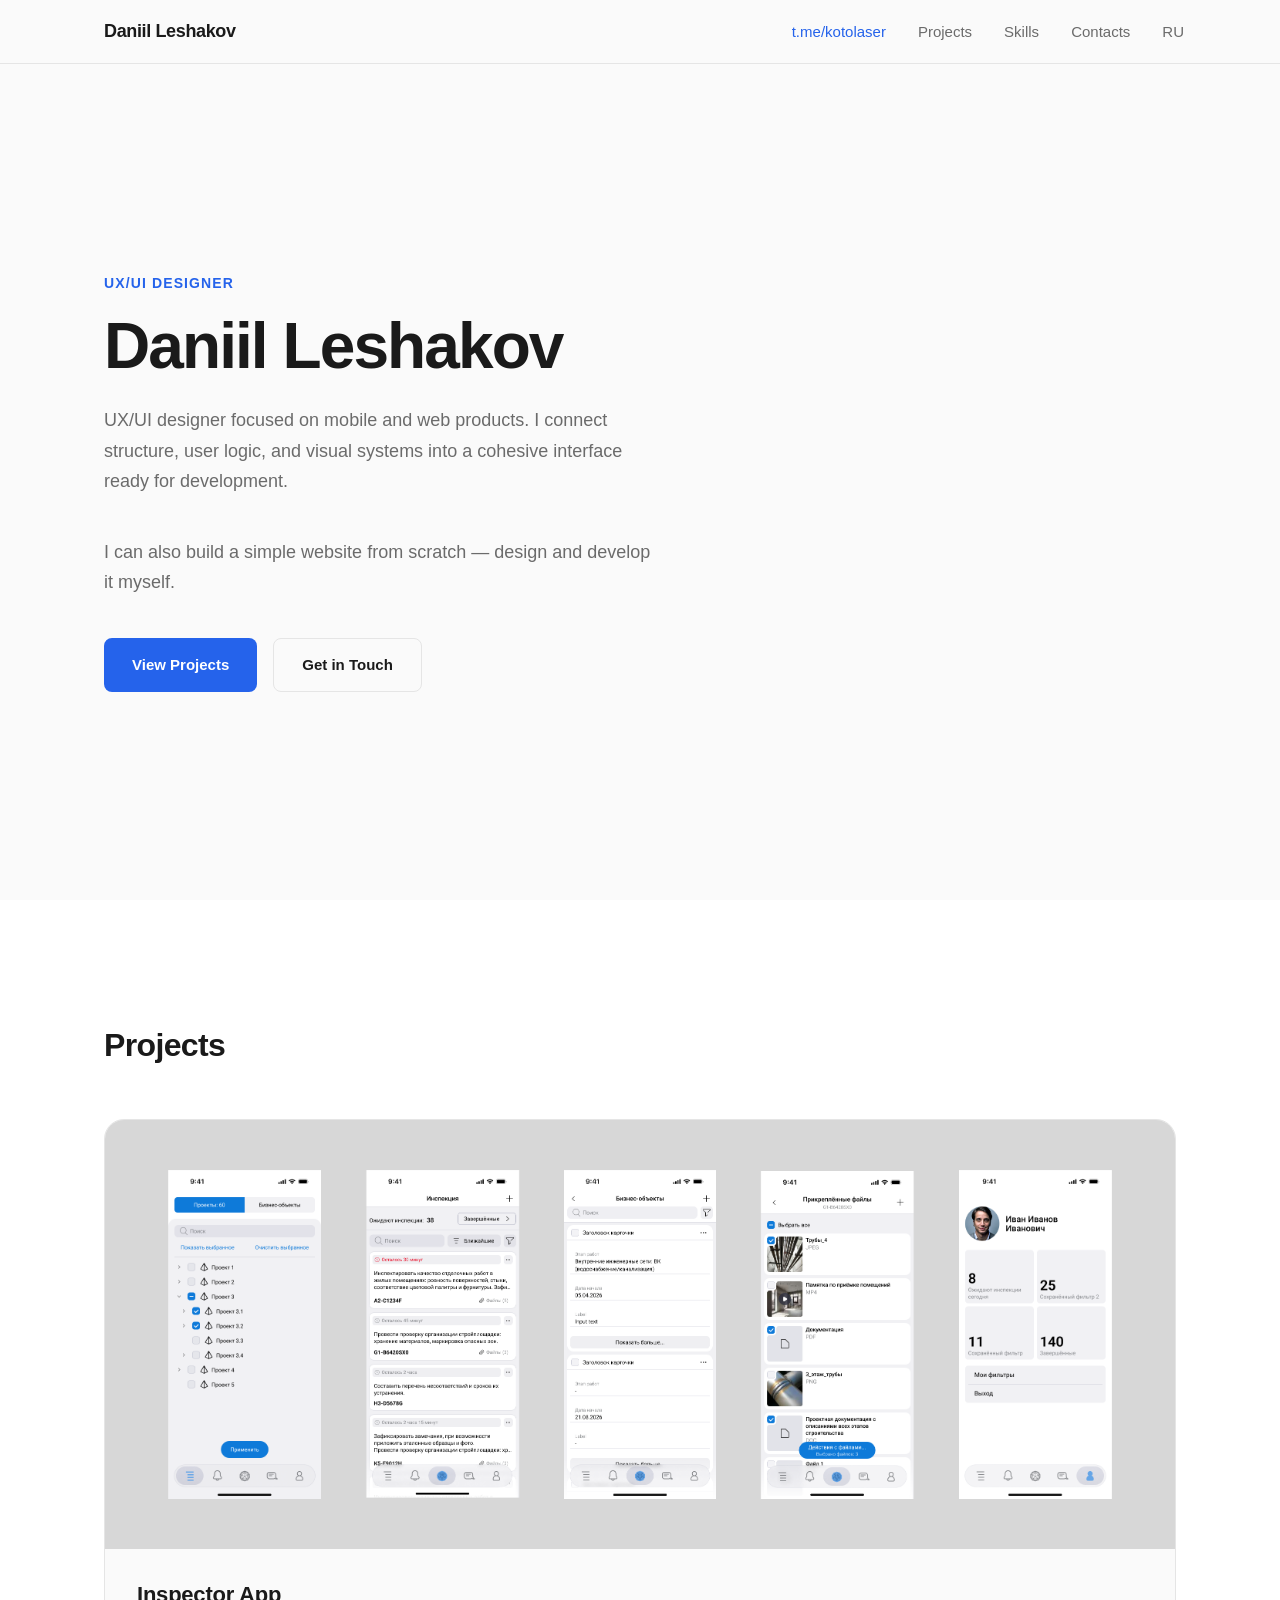
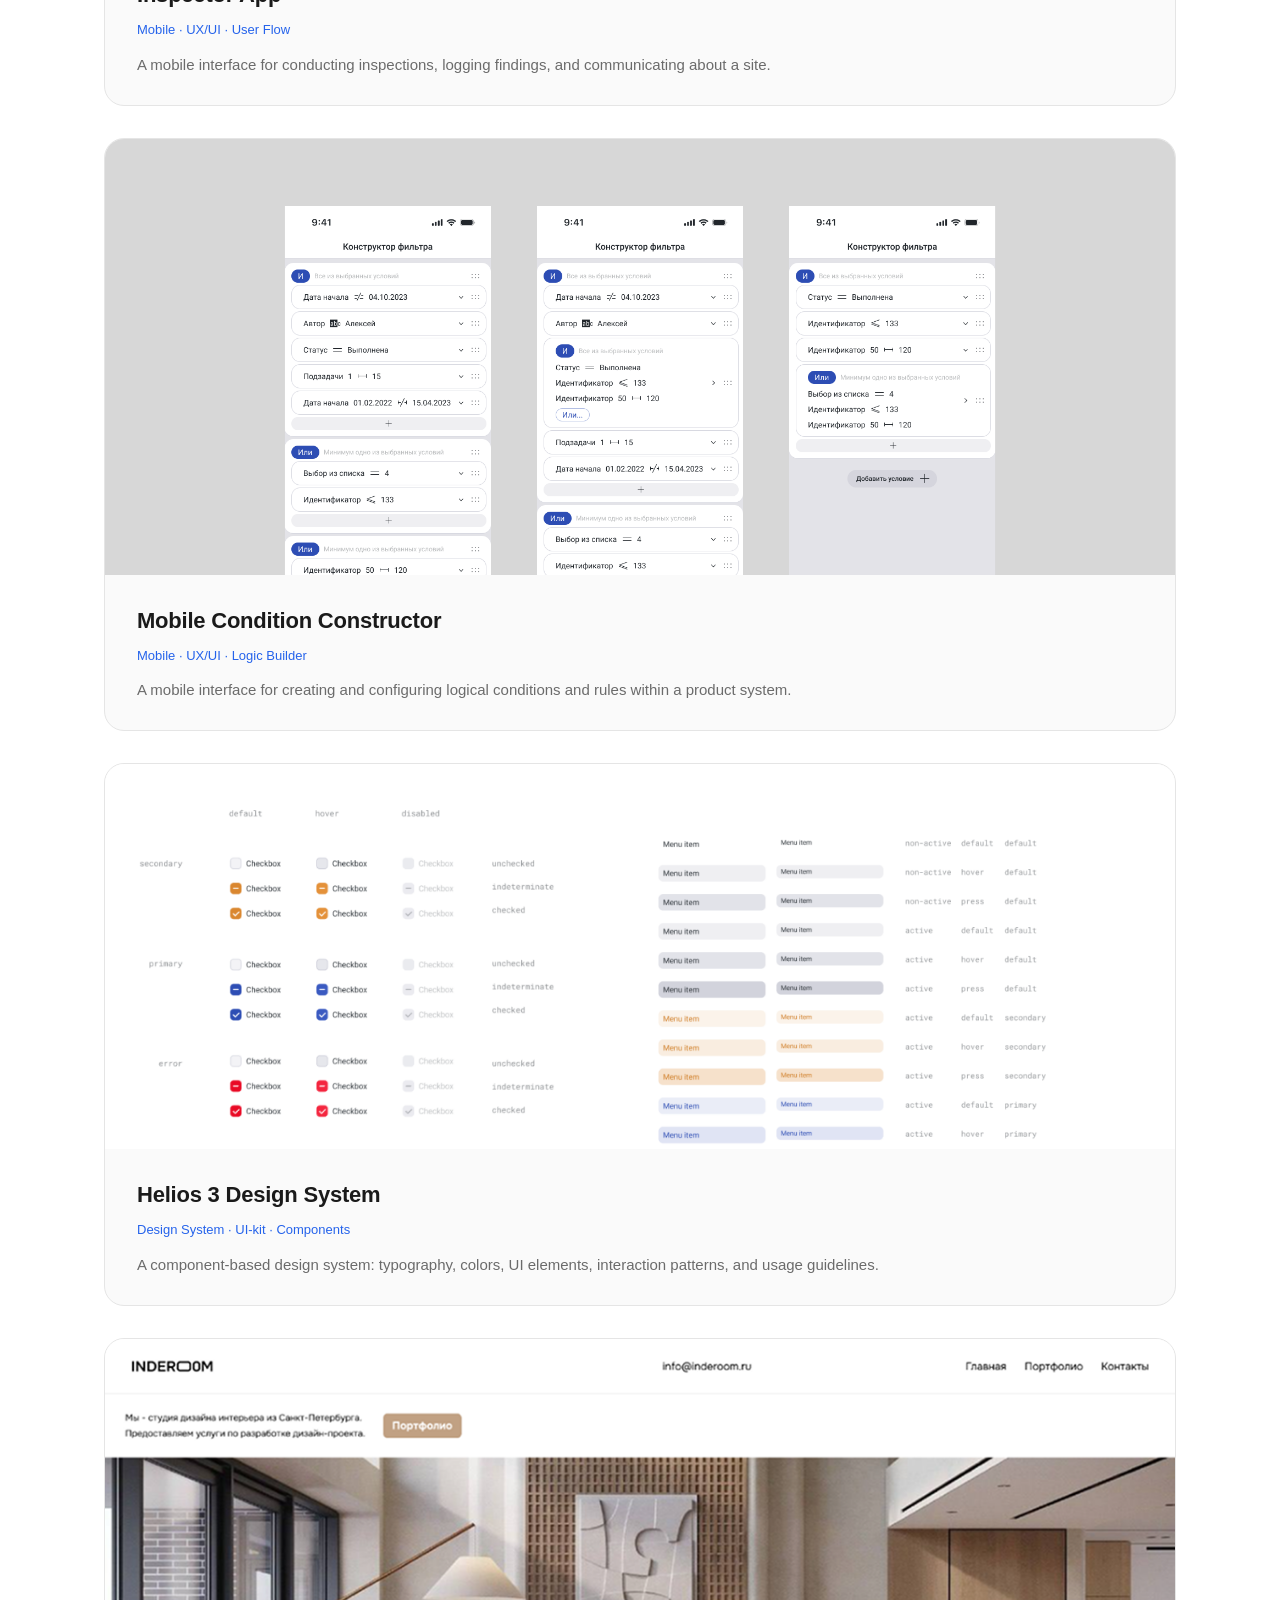
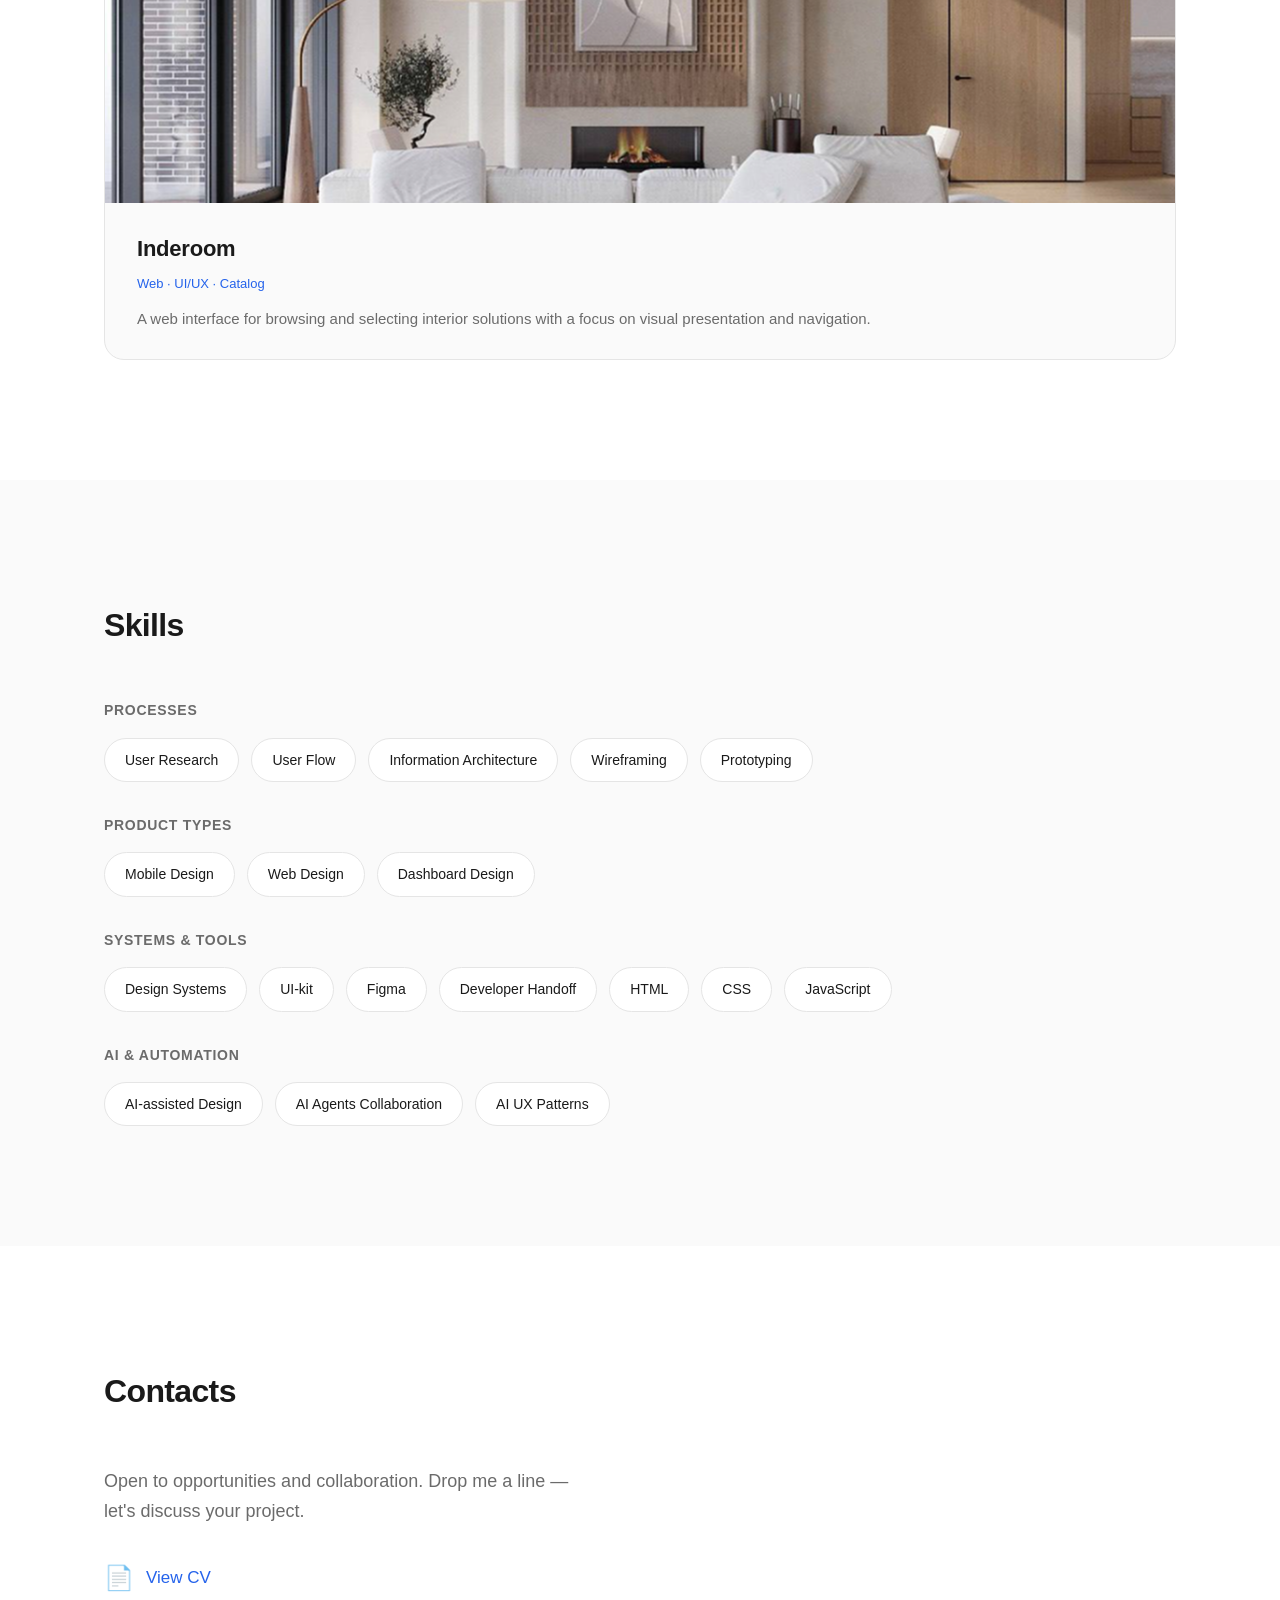
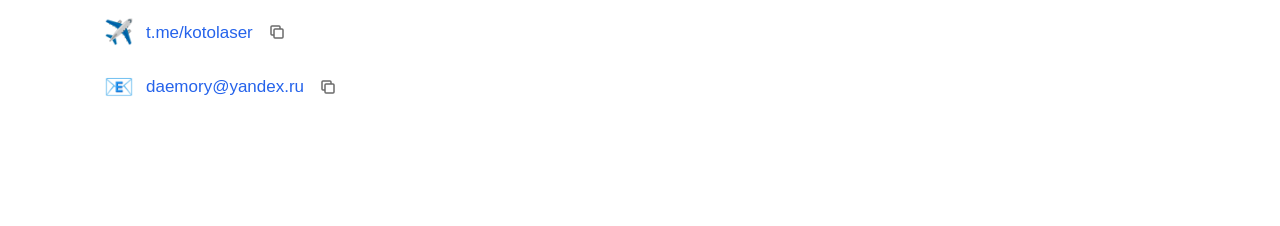
==== en/index.html @ f5fcdc3f "feat: add English CV page at /cv/en with link from EN site" ====
<!DOCTYPE html>
<html lang="en">
<head>
  <meta charset="UTF-8">
  <meta name="viewport" content="width=device-width, initial-scale=1.0">
  <title>Daniil Leshakov — UX/UI Designer</title>
  <link rel="stylesheet" href="../styles.css">
</head>
<body>

  <!-- Navigation -->
  <nav class="nav" id="nav">
    <div class="nav__container">
      <a href="#hero" class="nav__logo">Daniil Leshakov</a>
      <ul class="nav__links" id="navLinks">
        <li><a href="https://t.me/kotolaser" target="_blank" rel="noopener" class="nav__link--accent">t.me/kotolaser</a></li>
        <li><a href="#projects">Projects</a></li>
        <li><a href="#skills">Skills</a></li>
        <li><a href="#contacts">Contacts</a></li>
        <li><a href="/" class="nav__lang">RU</a></li>
      </ul>
      <button class="nav__burger" id="navBurger" aria-label="Menu">
        <span></span>
        <span></span>
        <span></span>
      </button>
    </div>
  </nav>

  <!-- Hero -->
  <section class="hero" id="hero">
    <div class="hero__container">
      <p class="hero__label fade-in">UX/UI Designer</p>
      <h1 class="hero__title fade-in">Daniil Leshakov</h1>
      <p class="hero__desc fade-in">
        UX/UI designer focused on mobile and web products.
        I connect structure, user logic, and visual systems
        into a cohesive interface ready for development.
      </p>
      <p class="hero__desc fade-in">
        I can also build a simple website from scratch — design and develop it myself.
      </p>
      <div class="hero__actions fade-in">
        <a href="#projects" class="btn btn--primary">View Projects</a>
        <a href="#contacts" class="btn btn--outline">Get in Touch</a>
      </div>
    </div>
  </section>

  <!-- Projects -->
  <section class="projects" id="projects">
    <div class="container">
      <h2 class="section-title fade-in">Projects</h2>
      <div class="projects__grid">

        <!-- Project 1: Inspector App -->
        <div class="project-card fade-in" data-project="inspector">
          <div class="project-card__preview">
            <img src="../img/case/inspector/Inspection cover.png" alt="Inspector App">
          </div>
          <div class="project-card__info">
            <h3 class="project-card__title">Inspector App</h3>
            <p class="project-card__tags">Mobile · UX/UI · User Flow</p>
            <p class="project-card__desc">
              A mobile interface for conducting inspections, logging findings,
              and communicating about a site.
            </p>
          </div>
          <div class="project-card__case" id="case-inspector">
            <div class="case">
              <div class="case__block">
                <h3 class="case__heading">Project Overview</h3>
                <p><strong>Inspector App</strong> — a mobile interface for conducting inspections, logging findings, and communicating about a site. The project focuses on a field scenario: the user needs to quickly open a task, review details, record an issue, attach photos, and continue the discussion within the app.</p>
                <p>The app is built on top of an existing ERP system that originally worked only on desktop. My task is to take the product logic embedded in it and design a mobile app for a specific client use case.</p>
                <img data-src="../img/case/inspector/Inspection more frames.png" alt="App overview">
              </div>

              <div class="case__block">
                <h3 class="case__heading">Product Goal</h3>
                <p>Create a clear and fast mobile tool for inspectors that helps them work with inspections on-site: review tasks, navigate to cards, record results, add visual materials, and track further communication on findings.</p>
              </div>

              <div class="case__block">
                <h3 class="case__heading">Design Task</h3>
                <p>Bring the inspection scenario to life in a mobile interface. Make work fast and information easy to read. Combine multiple processes in one app: task management, photo documentation, detail review, and communication.</p>
              </div>

              <div class="case__block">
                <h3 class="case__heading">My Role</h3>
                <ul>
                  <li>Collected the logic of key user scenarios</li>
                  <li>
                    Adapted desktop ERP system logic for mobile:
                    <ul>
                      <li>Business objects — list view and task filtering</li>
                      <li>Chats</li>
                      <li>File viewing</li>
                    </ul>
                  </li>
                  <li>Added the inspection scenario to adapted system sections</li>
                  <li>Designed the photo documentation scenario</li>
                  <li>Created mobile components</li>
                  <li>Designed chat interactions</li>
                  <li>Assembled the final mobile UI</li>
                </ul>
              </div>

              <div class="case__block">
                <h3 class="case__heading">Collaboration</h3>
                <ul>
                  <li><strong>Development:</strong> core team lead — verified the structure against the product logic the mobile version was based on.</li>
                  <li><strong>Design:</strong> design lead — reviewed UX, visuals, and logic for scenario alignment; checked adaptation quality.</li>
                  <li><strong>Design system:</strong> design system developer — coordination on mobile components.</li>
                  <li><strong>Management:</strong> aligned results at each project stage.</li>
                </ul>
                <p>The profile and notification screens were designed by another designer after me — those screens are not included in this case.</p>
              </div>

              <div class="case__block">
                <h3 class="case__heading">User Flow</h3>
                <div class="flow-steps">
                  <div class="flow-step">
                    <div class="flow-step__number">1</div>
                    <div class="flow-step__body">
                      <h4 class="flow-step__title">Task List</h4>
                      <p class="flow-step__desc">Browse active inspections and select one</p>
                    </div>
                  </div>
                  <div class="flow-step">
                    <div class="flow-step__number">2</div>
                    <div class="flow-step__body">
                      <h4 class="flow-step__title">Inspection Card</h4>
                      <p class="flow-step__desc">Details, status, and related actions</p>
                    </div>
                  </div>
                  <div class="flow-step">
                    <div class="flow-step__number">3</div>
                    <div class="flow-step__body">
                      <h4 class="flow-step__title">Adding a Finding</h4>
                      <p class="flow-step__desc">Record the result for an inspection item</p>
                    </div>
                  </div>
                  <div class="flow-step">
                    <div class="flow-step__number">4</div>
                    <div class="flow-step__body">
                      <h4 class="flow-step__title">Photo Documentation</h4>
                      <div class="flow-step__branches">
                        <span class="flow-step__branch">📷 Camera</span>
                        <span class="flow-step__branch">🖼 Gallery</span>
                      </div>
                    </div>
                  </div>
                  <div class="flow-step">
                    <div class="flow-step__number">5</div>
                    <div class="flow-step__body">
                      <h4 class="flow-step__title">Confirmation & Save</h4>
                      <p class="flow-step__desc">Attachment is linked to the finding</p>
                    </div>
                  </div>
                  <div class="flow-step flow-step--final">
                    <div class="flow-step__number">6</div>
                    <div class="flow-step__body">
                      <h4 class="flow-step__title">Discussion in Comments</h4>
                      <p class="flow-step__desc">Communication within the task context</p>
                    </div>
                  </div>
                </div>
              </div>

              <div class="case__block">
                <h3 class="case__heading">Information Architecture</h3>
                <div class="case__grid-2">
                  <div>
                    <h4>Work Tasks</h4>
                    <ul>
                      <li>Task / finding list</li>
                      <li>State switching</li>
                      <li>Navigate to card</li>
                    </ul>
                  </div>
                  <div>
                    <h4>Inspection Card</h4>
                    <ul>
                      <li>Core information</li>
                      <li>Description and status</li>
                      <li>Related actions</li>
                      <li>Comments</li>
                    </ul>
                  </div>
                  <div>
                    <h4>Attachment Handling</h4>
                    <ul>
                      <li>Camera launch</li>
                      <li>Gallery selection</li>
                      <li>File preview</li>
                      <li>Upload confirmation</li>
                    </ul>
                  </div>
                  <div>
                    <h4>Communication</h4>
                    <ul>
                      <li>Chat list</li>
                      <li>Conversation</li>
                      <li>Task discussion</li>
                    </ul>
                  </div>
                </div>
              </div>

              <div class="case__block">
                <h3 class="case__heading">Key Scenarios</h3>
                <div class="case__grid-2">
                  <div>
                    <h4>Working with a Task</h4>
                    <p>The inspector opens the task list, selects an inspection, and navigates to a card with details, status, and related information.</p>
                  </div>
                  <div>
                    <h4>Recording a Finding</h4>
                    <p>From the card, the user adds a finding, enters inspection result information, and saves it within the task context.</p>
                  </div>
                  <div>
                    <h4>Photo Documentation</h4>
                    <p>The user attaches images via camera or gallery to visually record an issue at the time of inspection.</p>
                  </div>
                  <div>
                    <h4>Communication</h4>
                    <p>After recording a finding, the user continues the discussion within the interface using comments or chat.</p>
                  </div>
                </div>
                <img data-src="../img/case/inspector/inspection key frames.png" alt="Key screens">
              </div>

              <div class="case__block">
                <h3 class="case__heading">UX Decisions</h3>
                <ul>
                  <li><strong>Quick access to actions</strong> — core actions are available without long transitions or extra navigation levels</li>
                  <li><strong>Clear screen structure</strong> — each screen serves a specific purpose: browsing, recording, attachments, or communication</li>
                  <li><strong>Field-ready design</strong> — interface built for use on the go: readability, simple hierarchy, short actions</li>
                  <li><strong>Task–discussion link</strong> — communication is embedded in the workflow, not separated from context</li>
                  <li><strong>Photos as part of the process</strong> — adding images is not a secondary feature but a key element of recording results</li>
                </ul>
              </div>

              <div class="case__block">
                <h3 class="case__heading">Outcome</h3>
                <p>A mobile interface that unifies multiple inspector workflows into a single scenario: browsing tasks, navigating to a card, recording findings, adding photos, and continuing communication about a site. The project demonstrates work not only with the visual layer but also with interaction logic, action sequencing, and mobile workflow organization.</p>
                <img data-src="../img/case/inspector/inspection mobile full.png" alt="Final UI — Inspector App">
              </div>

              <button class="case__collapse-btn" type="button">Collapse</button>
            </div>
          </div>
        </div>

        <!-- Project 2: Mobile Constructor -->
        <div class="project-card fade-in" data-project="constructor">
          <div class="project-card__preview">
            <img src="../img/case/constructor/filter cover.png" alt="Mobile Condition Constructor">
          </div>
          <div class="project-card__info">
            <h3 class="project-card__title">Mobile Condition Constructor</h3>
            <p class="project-card__tags">Mobile · UX/UI · Logic Builder</p>
            <p class="project-card__desc">
              A mobile interface for creating and configuring logical conditions
              and rules within a product system.
            </p>
          </div>
          <div class="project-card__case" id="case-constructor">
            <div class="case">
              <div class="case__block">
                <h3 class="case__heading">About the Project</h3>
                <p>A mobile interface project for constructing logical conditions. The user creates rules and conditions through a visual interface without writing code.</p>
                <img data-src="../img/case/constructor/filter creation.png" alt="Creating a filter">
              </div>
              <div class="case__block">
                <h3 class="case__heading">Task</h3>
                <p>Design a clear mobile interface for building complex logical structures. Make the condition configuration process intuitive and accessible for users without a technical background.</p>
              </div>
              <div class="case__block">
                <h3 class="case__heading">My Role</h3>
                <ul>
                  <li>Worked out the screen structure for the constructor</li>
                  <li>Built the logic for adding and editing conditions</li>
                  <li>Designed the visual language for blocks and connections</li>
                  <li>Assembled the final UI</li>
                </ul>
              </div>
              <div class="case__block">
                <h3 class="case__heading">Solution</h3>
                <p>The interface is built on the principle of visual blocks: each condition is a separate element that can be added, edited, or removed. Logical operators (AND, OR) connect blocks into a single structure. Navigation between nesting levels is implemented through screen transitions.</p>
                <img data-src="../img/case/constructor/filter filled.png" alt="Filled filter">
              </div>
              <div class="case__block">
                <h3 class="case__heading">Outcome</h3>
                <p>The result is a mobile constructor where the user can sequentially create and edit logical conditions without an overloaded interface. The screen structure supports both simple and nested scenarios.</p>
              </div>

              <button class="case__collapse-btn" type="button">Collapse</button>
            </div>
          </div>
        </div>

        <!-- Project 3: Helios 3 Design System -->
        <div class="project-card fade-in" data-project="helios">
          <div class="project-card__preview">
            <img src="../img/case/helios/helios cover.png" alt="Helios 3 Design System">
          </div>
          <div class="project-card__info">
            <h3 class="project-card__title">Helios 3 Design System</h3>
            <p class="project-card__tags">Design System · UI-kit · Components</p>
            <p class="project-card__desc">
              A component-based design system: typography, colors, UI elements,
              interaction patterns, and usage guidelines.
            </p>
          </div>
          <div class="project-card__case" id="case-helios">
            <div class="case">
              <div class="case__block">
                <h3 class="case__heading">About the Project</h3>
                <p>Helios 3 Design System — a set of components, rules, and patterns for ensuring visual consistency across multiple products and teams. The system covers typography, color palette, UI elements, and their states.</p>
                <img data-src="../img/case/helios/helios components.png" alt="System overview">
              </div>
              <div class="case__block">
                <h3 class="case__heading">Task</h3>
                <p>Create a unified component system that ensures interface consistency across multiple products, speeds up new screen development, and simplifies handoff to developers.<br/>
                Migrate the existing component library to Tailwind CSS.<br/>
                The color system should support a large number of themes for different clients.</p>
              </div>
              <div class="case__block">
                <h3 class="case__heading">My Role</h3>
                <ul>
                  <li>Defined the set of base components</li>
                  <li>Improved the color palette architecture and typographic scale</li>
                  <li>Ported the size token grid from Tailwind CSS</li>
                  <li>Built a UI-kit with element states</li>
                  <li>Documented component usage guidelines</li>
                  <li>Supported component development</li>
                </ul>
              </div>
              <div class="case__block">
                <h3 class="case__heading">System Composition</h3>
                <div class="case__grid-2">
                  <div>
                    <h4>Typography</h4>
                    <p>Heading hierarchy, body text, auxiliary styles, sizes, and line heights.</p>
                  </div>
                  <div>
                    <h4>Color Palette</h4>
                    <p>Primary, accent, semantic, and neutral colors with support for a large number of themes for different clients.</p>
                  </div>
                  <div>
                    <h4>Components</h4>
                    <p>Buttons, input fields, cards, navigation, modals, toasts, checkboxes, radio buttons.</p>
                  </div>
                  <div>
                    <h4>Patterns</h4>
                    <p>Forms, lists, tables, dashboards — typical layouts and rules for building them.</p>
                  </div>
                </div>
                <img data-src="../img/case/helios/helios typography.png" alt="Typography and tokens">
                <img data-src="../img/case/helios/helios docs.png" alt="UI-kit and components">
              </div>
              <div class="case__block">
                <h3 class="case__heading">Outcome</h3>
                <p>A component system that ensures visual consistency across products. It speeds up new screen creation and simplifies communication between design and development. Using the Tailwind CSS size grid allowed developers to leverage Tailwind documentation to streamline their work.</p>
              </div>

              <button class="case__collapse-btn" type="button">Collapse</button>
            </div>
          </div>
        </div>

        <!-- Project 4: Inderoom -->
        <div class="project-card fade-in" data-project="inderoom">
          <div class="project-card__preview">
            <img src="../img/case/inderoom/inderoom cover.png" alt="Inderoom">
          </div>
          <div class="project-card__info">
            <h3 class="project-card__title">Inderoom</h3>
            <p class="project-card__tags">Web · UI/UX · Catalog</p>
            <p class="project-card__desc">
              A web interface for browsing and selecting interior solutions
              with a focus on visual presentation and navigation.
            </p>
          </div>
          <div class="project-card__case" id="case-inderoom">
            <div class="case">
              <div class="case__block">
                <h3 class="case__heading">About the Project</h3>
                <p>A web project with visually rich content delivery. An interface for viewing and comparing interior solutions with a focus on visual presentation and convenient navigation.</p>
                <img data-src="../img/case/inderoom/inderoom portfolio.png" alt="Homepage">
              </div>
              <div class="case__block">
                <h3 class="case__heading">Task</h3>
                <p>Organize content so that users can easily browse collections, switch between categories of private and public projects. Make the introduction to an interior design studio's work feel clean and uncluttered.</p>
              </div>
              <div class="case__block">
                <h3 class="case__heading">My Role</h3>
                <ul>
                  <li>Designed the page structure</li>
                  <li>Built the catalog and card logic</li>
                  <li>Adapted the UI for tablet and mobile</li>
                </ul>
              </div>
              <div class="case__block">
                <h3 class="case__heading">Solution</h3>
                <p>Focus on visual content delivery, card structure, readable page composition, and convenient navigation between sections. The interface is neutral enough to keep attention on the content, yet cohesive and modern in its visual language.</p>
                <img data-src="../img/case/inderoom/inderoom case.png" alt="Project page">
              </div>
              <div class="case__block">
                <h3 class="case__heading">Outcome</h3>
                <p>An interface where visual content is presented neatly and systematically, and the scenario for browsing works and categories feels clear and consistent.</p>
                <img data-src="../img/case/inderoom/inderoom all screens.png" alt="All screens">
              </div>

              <button class="case__collapse-btn" type="button">Collapse</button>
            </div>
          </div>
        </div>

      </div>
    </div>
  </section>

  <!-- Skills -->
  <section class="skills" id="skills">
    <div class="container">
      <h2 class="section-title fade-in">Skills</h2>

      <div class="skills__category fade-in">
        <h3 class="skills__category-title">Processes</h3>
        <div class="skills__tags">
          <span class="skill-tag">User Research</span>
          <span class="skill-tag">User Flow</span>
          <span class="skill-tag">Information Architecture</span>
          <span class="skill-tag">Wireframing</span>
          <span class="skill-tag">Prototyping</span>
        </div>
      </div>

      <div class="skills__category fade-in">
        <h3 class="skills__category-title">Product Types</h3>
        <div class="skills__tags">
          <span class="skill-tag">Mobile Design</span>
          <span class="skill-tag">Web Design</span>
          <span class="skill-tag">Dashboard Design</span>
        </div>
      </div>

      <div class="skills__category fade-in">
        <h3 class="skills__category-title">Systems & Tools</h3>
        <div class="skills__tags">
          <span class="skill-tag">Design Systems</span>
          <span class="skill-tag">UI-kit</span>
          <span class="skill-tag">Figma</span>
          <span class="skill-tag">Developer Handoff</span>
          <span class="skill-tag">HTML</span>
          <span class="skill-tag">CSS</span>
          <span class="skill-tag">JavaScript</span>
        </div>
      </div>

      <div class="skills__category fade-in">
        <h3 class="skills__category-title">AI & Automation</h3>
        <div class="skills__tags">
          <span class="skill-tag">AI-assisted Design</span>
          <span class="skill-tag">AI Agents Collaboration</span>
          <span class="skill-tag">AI UX Patterns</span>
        </div>
      </div>
    </div>
  </section>

  <!-- Contacts -->
  <section class="contacts" id="contacts">
    <div class="container">
      <h2 class="section-title fade-in">Contacts</h2>
      <div class="contacts__content fade-in">
        <p class="contacts__text">
          Open to opportunities and collaboration.
          Drop me a line — let's discuss your project.
        </p>
        <div class="contacts__links">
          <div class="contact-row">
            <a href="../cv/en/" target="_blank" class="contact-link">
              <span class="contact-link__icon">📄</span>
              <span>View CV</span>
            </a>
          </div>
          <div class="contact-row">
            <a href="https://t.me/kotolaser" target="_blank" rel="noopener" class="contact-link">
              <span class="contact-link__icon">✈️</span>
              <span>t.me/kotolaser</span>
            </a>
            <button class="copy-btn" data-copy="t.me/kotolaser" aria-label="Copy Telegram">
              <svg class="copy-icon" width="16" height="16" viewBox="0 0 16 16" fill="none" xmlns="http://www.w3.org/2000/svg">
                <rect x="5" y="5" width="9" height="9" rx="1" stroke="currentColor" stroke-width="1.5"/>
                <path d="M11 5V3C11 2.44772 10.5523 2 10 2H3C2.44772 2 2 2.44772 2 3V10C2 10.5523 2.44772 11 3 11H5" stroke="currentColor" stroke-width="1.5"/>
              </svg>
              <svg class="check-icon" width="16" height="16" viewBox="0 0 16 16" fill="none" xmlns="http://www.w3.org/2000/svg" style="display:none">
                <path d="M3 8L6.5 11.5L13 4.5" stroke="currentColor" stroke-width="1.5" stroke-linecap="round" stroke-linejoin="round"/>
              </svg>
            </button>
          </div>
          <div class="contact-row">
            <a href="mailto:daemory@yandex.ru" class="contact-link">
              <span class="contact-link__icon">📧</span>
              <span>daemory@yandex.ru</span>
            </a>
            <button class="copy-btn" data-copy="daemory@yandex.ru" aria-label="Copy email">
              <svg class="copy-icon" width="16" height="16" viewBox="0 0 16 16" fill="none" xmlns="http://www.w3.org/2000/svg">
                <rect x="5" y="5" width="9" height="9" rx="1" stroke="currentColor" stroke-width="1.5"/>
                <path d="M11 5V3C11 2.44772 10.5523 2 10 2H3C2.44772 2 2 2.44772 2 3V10C2 10.5523 2.44772 11 3 11H5" stroke="currentColor" stroke-width="1.5"/>
              </svg>
              <svg class="check-icon" width="16" height="16" viewBox="0 0 16 16" fill="none" xmlns="http://www.w3.org/2000/svg" style="display:none">
                <path d="M3 8L6.5 11.5L13 4.5" stroke="currentColor" stroke-width="1.5" stroke-linecap="round" stroke-linejoin="round"/>
              </svg>
            </button>
          </div>
          <!--
          <div class="contact-row">
            <a href="tel:+79516694210" class="contact-link">
              <span class="contact-link__icon">📞</span>
              <span>+7 951 669-42-10</span>
            </a>
            <button class="copy-btn" data-copy="+79516694210" aria-label="Copy phone">
              <svg class="copy-icon" width="16" height="16" viewBox="0 0 16 16" fill="none" xmlns="http://www.w3.org/2000/svg">
                <rect x="5" y="5" width="9" height="9" rx="1" stroke="currentColor" stroke-width="1.5"/>
                <path d="M11 5V3C11 2.44772 10.5523 2 10 2H3C2.44772 2 2 2.44772 2 3V10C2 10.5523 2.44772 11 3 11H5" stroke="currentColor" stroke-width="1.5"/>
              </svg>
              <svg class="check-icon" width="16" height="16" viewBox="0 0 16 16" fill="none" xmlns="http://www.w3.org/2000/svg" style="display:none">
                <path d="M3 8L6.5 11.5L13 4.5" stroke="currentColor" stroke-width="1.5" stroke-linecap="round" stroke-linejoin="round"/>
              </svg>
            </button>
          </div>
          -->
        </div>
      </div>
    </div>
  </section>

  <!-- Lightbox -->
  <div class="lightbox" id="lightbox">
    <button class="lightbox__close" id="lightboxClose" type="button" aria-label="Close">
      <svg width="24" height="24" viewBox="0 0 24 24" fill="none" stroke="currentColor" stroke-width="2.5" stroke-linecap="round">
        <line x1="18" y1="6" x2="6" y2="18"/>
        <line x1="6" y1="6" x2="18" y2="18"/>
      </svg>
    </button>
    <img class="lightbox__image" id="lightboxImage" src="" alt="">
  </div>

  <script src="../script.js"></script>
</body>
</html>
---- styles.css ----
/* ===== Reset & Base ===== */
*,
*::before,
*::after {
  margin: 0;
  padding: 0;
  box-sizing: border-box;
}

:root {
  --color-bg: #FAFAFA;
  --color-surface: #FFFFFF;
  --color-text: #1A1A1A;
  --color-text-secondary: #6B6B6B;
  --color-accent: #2563EB;
  --color-accent-hover: #1D4ED8;
  --color-border: #E5E5E5;
  --color-placeholder: #F0F0F0;
  --color-placeholder-text: #999999;
  --font-stack: -apple-system, BlinkMacSystemFont, 'Segoe UI', Roboto, 'Helvetica Neue', Arial, sans-serif;
  --max-width: 1120px;
  --nav-height: 64px;
  --radius: 20px;
  --radius-sm: 8px;
  --transition: 0.3s ease;
}

html {
  scroll-behavior: smooth;
  scroll-padding-top: var(--nav-height);
}

body {
  font-family: var(--font-stack);
  background: var(--color-bg);
  color: var(--color-text);
  line-height: 1.6;
  -webkit-font-smoothing: antialiased;
  -moz-osx-font-smoothing: grayscale;
}

a {
  color: inherit;
  text-decoration: none;
}

ul {
  list-style: none;
}

img {
  max-width: 100%;
  display: block;
}

.container {
  max-width: var(--max-width);
  margin: 0 auto;
  padding: 0 24px;
}

.section-title {
  font-size: 2rem;
  font-weight: 700;
  letter-spacing: -0.02em;
  margin-bottom: 48px;
}

/* ===== Fade-in Animation ===== */
.fade-in {
  opacity: 0;
  transform: translateY(24px);
  transition: opacity 0.6s ease, transform 0.6s ease;
}

.fade-in.visible {
  opacity: 1;
  transform: translateY(0);
}

/* ===== Navigation ===== */
.nav {
  position: fixed;
  top: 0;
  left: 0;
  right: 0;
  height: var(--nav-height);
  background: rgba(250, 250, 250, 0.92);
  backdrop-filter: blur(12px);
  -webkit-backdrop-filter: blur(12px);
  border-bottom: 1px solid var(--color-border);
  z-index: 100;
  transition: box-shadow var(--transition);
}

.nav.scrolled {
  box-shadow: 0 1px 8px rgba(0, 0, 0, 0.06);
}

.nav__container {
  max-width: var(--max-width);
  margin: 0 auto;
  padding: 0 16px 0 24px;
  display: flex;
  align-items: center;
  justify-content: space-between;
  height: 100%;
}

.nav__logo {
  font-size: 1.125rem;
  font-weight: 700;
  letter-spacing: -0.02em;
  color: var(--color-text);
}

.nav__links {
  display: flex;
  gap: 32px;
}

.nav__links a {
  font-size: 0.9375rem;
  font-weight: 500;
  color: var(--color-text-secondary);
  transition: color var(--transition);
}

.nav__links a:hover {
  color: var(--color-text);
}

.nav__link--accent {
  color: var(--color-accent) !important;
}

.nav__link--accent:hover {
  color: var(--color-accent-hover) !important;
}

.nav__burger {
  display: none;
  flex-direction: column;
  gap: 5px;
  background: none;
  border: none;
  cursor: pointer;
  padding: 4px;
}

.nav__burger span {
  display: block;
  width: 24px;
  height: 2px;
  background: var(--color-text);
  border-radius: 2px;
  transition: transform var(--transition), opacity var(--transition);
}

.nav__burger.active span:nth-child(1) {
  transform: translateY(7px) rotate(45deg);
}

.nav__burger.active span:nth-child(2) {
  opacity: 0;
}

.nav__burger.active span:nth-child(3) {
  transform: translateY(-7px) rotate(-45deg);
}

/* ===== Hero ===== */
.hero {
  min-height: 100vh;
  display: flex;
  align-items: center;
  padding-top: var(--nav-height);
}

.hero__container {
  max-width: var(--max-width);
  margin: 0 auto;
  padding: 0 24px;
  width: 100%;
}

.hero__label {
  font-size: 0.875rem;
  font-weight: 600;
  text-transform: uppercase;
  letter-spacing: 0.08em;
  color: var(--color-accent);
  margin-bottom: 16px;
}

.hero__title {
  font-size: clamp(2.5rem, 6vw, 4rem);
  font-weight: 700;
  letter-spacing: -0.03em;
  line-height: 1.1;
  margin-bottom: 24px;
}

.hero__desc {
  font-size: 1.125rem;
  color: var(--color-text-secondary);
  max-width: 560px;
  line-height: 1.7;
  margin-bottom: 40px;
}

.hero__actions {
  display: flex;
  gap: 16px;
  flex-wrap: wrap;
}

/* ===== Buttons ===== */
.btn {
  display: inline-flex;
  align-items: center;
  padding: 14px 28px;
  font-size: 0.9375rem;
  font-weight: 600;
  border-radius: var(--radius-sm);
  transition: all var(--transition);
  cursor: pointer;
  border: none;
}

.btn--primary {
  background: var(--color-accent);
  color: #fff;
}

.btn--primary:hover {
  background: var(--color-accent-hover);
}

.btn--outline {
  background: transparent;
  color: var(--color-text);
  border: 1.5px solid var(--color-border);
}

.btn--outline:hover {
  border-color: var(--color-text);
}

/* ===== Projects ===== */
.projects {
  padding: 120px 0;
  background: var(--color-surface);
}

.projects__grid {
  display: flex;
  flex-direction: column;
  gap: 32px;
}

.project-card {
  background: var(--color-bg);
  border-radius: var(--radius);
  overflow: hidden;
  border: 1px solid var(--color-border);
  transition: box-shadow var(--transition);
}

.project-card:hover {
  box-shadow: 0 4px 24px rgba(0, 0, 0, 0.06);
}

.project-card__preview {
  cursor: pointer;
}

.project-card__info {
  padding: 28px 32px;
  cursor: pointer;
}

.project-card__title {
  font-size: 1.375rem;
  font-weight: 700;
  letter-spacing: -0.01em;
  margin-bottom: 8px;
}

.project-card__tags {
  font-size: 0.8125rem;
  font-weight: 500;
  color: var(--color-accent);
  margin-bottom: 12px;
}

.project-card__desc {
  font-size: 0.9375rem;
  color: var(--color-text-secondary);
  line-height: 1.6;
}

.project-card__case {
  max-height: 0;
  overflow: hidden;
  transition: max-height 0.5s ease;
}

.project-card__case.open {
  max-height: none;
}

/* ===== Case ===== */
.case {
  padding: 0 32px 40px;
}

.case__block {
  margin-bottom: 48px;
  border-top: 1px solid var(--color-border);
  padding-top: 48px;
}

.case__block:last-child {
  margin-bottom: 0;
}

.case__heading {
  font-size: 1.125rem;
  font-weight: 700;
  margin-bottom: 16px;
}

.case__block p {
  font-size: 0.9375rem;
  color: var(--color-text-secondary);
  line-height: 1.7;
  margin-bottom: 16px;
}

.case__block ul {
  list-style: disc;
  padding-left: 20px;
  margin-bottom: 16px;
}

.case__block ul ul {
  margin-top: 8px;
  margin-bottom: 0;
  padding-left: 20px;
}

.case__block ul li {
  font-size: 0.9375rem;
  color: var(--color-text-secondary);
  line-height: 1.7;
  margin-bottom: 4px;
}

.case__block h4 {
  font-size: 0.9375rem;
  font-weight: 600;
  margin-bottom: 8px;
  color: var(--color-text);
}

/* ===== User Flow Steps ===== */
.flow-steps {
  display: flex;
  flex-direction: column;
}

.flow-step {
  display: flex;
  gap: 16px;
  padding: 18px 0 20px 28px;
  margin-left: 18px;
  position: relative;
}

.flow-step::before,
.flow-step::after {
  content: '';
  position: absolute;
  left: -1px;
  width: 2px;
  background: var(--color-border);
}

.flow-step::before {
  top: 0;
  height: 30px;
}

.flow-step:first-child::before {
  display: none;
}

.flow-step::after {
  top: 30px;
  bottom: 0;
}

.flow-step:last-child::after {
  display: none;
}

.flow-step--final {
  padding-bottom: 0;
}

.flow-step__number {
  position: absolute;
  left: -19px;
  top: 12px;
  width: 36px;
  height: 36px;
  border-radius: 50%;
  background: var(--color-accent);
  color: #fff;
  font-size: 0.875rem;
  font-weight: 600;
  display: flex;
  align-items: center;
  justify-content: center;
  z-index: 1;
  flex-shrink: 0;
}

.flow-step__body {
  flex: 1;
}

.flow-step__title {
  font-size: 0.9375rem;
  font-weight: 600;
  color: var(--color-text);
  margin-bottom: 4px;
}

.flow-step__desc {
  font-size: 0.875rem;
  color: var(--color-text-secondary);
  line-height: 1.5;
}

.flow-step__branches {
  display: flex;
  gap: 8px;
  margin-top: 8px;
  flex-wrap: wrap;
}

.flow-step__branch {
  display: inline-flex;
  align-items: center;
  gap: 6px;
  padding: 4px 12px;
  background: var(--color-placeholder);
  border-radius: 999px;
  font-size: 0.8125rem;
  color: var(--color-text-secondary);
}

.case__grid-2 {
  display: grid;
  grid-template-columns: 1fr 1fr;
  gap: 24px;
  margin-bottom: 24px;
}

.case__collapse-btn {
  display: block;
  margin: 32px auto 0;
  padding: 12px 32px;
  font-size: 0.875rem;
  font-weight: 600;
  font-family: var(--font-stack);
  color: var(--color-text-secondary);
  background: transparent;
  border: 1.5px solid var(--color-border);
  border-radius: var(--radius-sm);
  cursor: pointer;
  transition: all var(--transition);
}

.case__collapse-btn:hover {
  border-color: var(--color-text);
  color: var(--color-text);
}

/* ===== Placeholder ===== */
.placeholder {
  background: var(--color-placeholder);
  border: 2px dashed var(--color-border);
  border-radius: var(--radius-sm);
  display: flex;
  align-items: center;
  justify-content: center;
  min-height: 200px;
  margin: 16px 0;
  padding: 24px;
}

.placeholder span {
  font-size: 0.875rem;
  font-weight: 500;
  color: var(--color-placeholder-text);
  text-align: center;
}

.placeholder--wide {
  min-height: 280px;
}

.placeholder--cover {
  border-radius: 0;
}

/* Images inside case blocks */
.case__block .img-wrap {
  position: relative;
  width: 100%;
}

.case__block .img-wrap__icon {
  position: absolute;
  top: 12px;
  right: 12px;
  width: 32px;
  height: 32px;
  display: flex;
  align-items: center;
  justify-content: center;
  background: rgba(0, 0, 0, 0.3);
  border-radius: 12px;
  pointer-events: none;
}

.case__block .img-wrap__icon svg {
  width: 24px;
  height: 24px;
  display: block;
}

.case__block img {
  width: 100%;
  border-radius: 20px;
}

.case__block .img-wrap + .img-wrap {
  margin-top: 24px;
}

/* ===== Lightbox ===== */
.lightbox {
  position: fixed;
  top: 0;
  left: 0;
  width: 100%;
  height: 100%;
  background: rgba(0, 0, 0, 0.9);
  z-index: 1000;
  display: flex;
  align-items: center;
  justify-content: center;
  opacity: 0;
  visibility: hidden;
  cursor: zoom-out;
  touch-action: none;
  transition: opacity 0.3s ease, visibility 0.3s ease;
}

.lightbox--active {
  opacity: 1;
  visibility: visible;
}

.lightbox__image {
  max-width: 90vw;
  max-height: 90vh;
  object-fit: contain;
  cursor: grab;
  touch-action: none;
  user-select: none;
  -webkit-user-drag: none;
  transition: transform 0.2s ease;
}

.lightbox__image--dragging {
  cursor: grabbing;
  transition: none;
}

.lightbox__close {
  position: fixed;
  top: 16px;
  right: 16px;
  z-index: 1001;
  width: 44px;
  height: 44px;
  display: flex;
  align-items: center;
  justify-content: center;
  background: rgba(0, 0, 0, 0.3);
  border: none;
  border-radius: 12px;
  color: #fff;
  cursor: pointer;
  transition: background 0.2s ease;
}

.lightbox__close:hover {
  background: rgba(0, 0, 0, 0.5);
}

/* ===== Skills ===== */
.skills {
  padding: 120px 0;
}

.skills__category {
  margin-bottom: 32px;
}

.skills__category:last-child {
  margin-bottom: 0;
}

.skills__category-title {
  font-size: 0.875rem;
  font-weight: 600;
  text-transform: uppercase;
  letter-spacing: 0.05em;
  color: var(--color-text-secondary);
  margin-bottom: 16px;
}

.skills__tags {
  display: flex;
  flex-wrap: wrap;
  gap: 12px;
}

.skill-tag {
  display: inline-block;
  padding: 10px 20px;
  font-size: 0.875rem;
  font-weight: 500;
  background: var(--color-surface);
  border: 1px solid var(--color-border);
  border-radius: 100px;
}

/* ===== Contacts ===== */
.contacts {
  padding: 120px 0;
  background: var(--color-surface);
}

.contacts__text {
  font-size: 1.125rem;
  color: var(--color-text-secondary);
  max-width: 480px;
  line-height: 1.7;
  margin-bottom: 32px;
}

.contacts__links {
  display: flex;
  flex-direction: column;
  gap: 16px;
}

.contact-link {
  display: inline-flex;
  align-items: center;
  gap: 12px;
  font-size: 1.0625rem;
  font-weight: 500;
  color: var(--color-accent);
  transition: color var(--transition);
}

.contact-link:hover {
  color: var(--color-accent-hover);
}

.contact-link__icon {
  font-size: 1.5rem;
}

.contact-row {
  display: flex;
  align-items: center;
  gap: 12px;
}

.copy-btn {
  display: inline-flex;
  align-items: center;
  justify-content: center;
  background: transparent;
  border: none;
  padding: 4px;
  cursor: pointer;
  color: var(--color-text-secondary);
  transition: color var(--transition);
}

.copy-btn:hover {
  color: var(--color-accent);
}

.copy-btn svg {
  width: 16px;
  height: 16px;
}

/* ===== Footer ===== */
.footer {
  padding: 32px 0;
  border-top: 1px solid var(--color-border);
}

.footer p {
  font-size: 0.8125rem;
  color: var(--color-text-secondary);
  text-align: center;
}

/* ===== Responsive: Tablet ===== */
@media (max-width: 1024px) {
  .case__grid-2 {
    grid-template-columns: 1fr;
    gap: 20px;
  }
}

/* ===== Responsive: Mobile ===== */
@media (max-width: 768px) {
  :root {
    --nav-height: 56px;
  }

  .section-title {
    font-size: 1.625rem;
    margin-bottom: 32px;
  }

  .nav__links {
    position: fixed;
    top: var(--nav-height);
    height: fit-content;
    left: 0;
    right: 0;
    bottom: 0;
    flex-direction: column;
    align-items: center;
    justify-content: flex-start;
    gap: 28px;
    padding-top: 32px;
    padding-bottom: 32px;
    background: #FFFFFF;
    box-shadow: 0 4px 24px rgba(0, 0, 0, 0.08);
    opacity: 0;
    visibility: hidden;
    transition: opacity var(--transition), visibility var(--transition);
  }

  .nav__links.open {
    opacity: 1;
    visibility: visible;
  }

  .nav__links a {
    font-size: 1.125rem;
  }

  .nav__burger {
    display: flex;
  }

  .hero {
    min-height: auto;
    padding: 120px 0 80px;
  }

  .hero__title {
    font-size: 2.25rem;
  }

  .hero__desc {
    font-size: 1rem;
  }

  .hero__actions {
    flex-direction: column;
  }

  .btn {
    justify-content: center;
  }

  .projects,
  .skills,
  .contacts {
    padding: 80px 0;
  }

  .project-card__info {
    padding: 20px 20px;
  }

  .project-card__title {
    font-size: 1.125rem;
  }

  .case {
    padding: 0 20px 32px;
  }

  .container {
    padding: 0 16px;
  }

  .case__heading {
    font-size: 1rem;
  }

  .placeholder--wide {
    min-height: 200px;
  }

  .contacts__links {
    gap: 12px;
  }
}
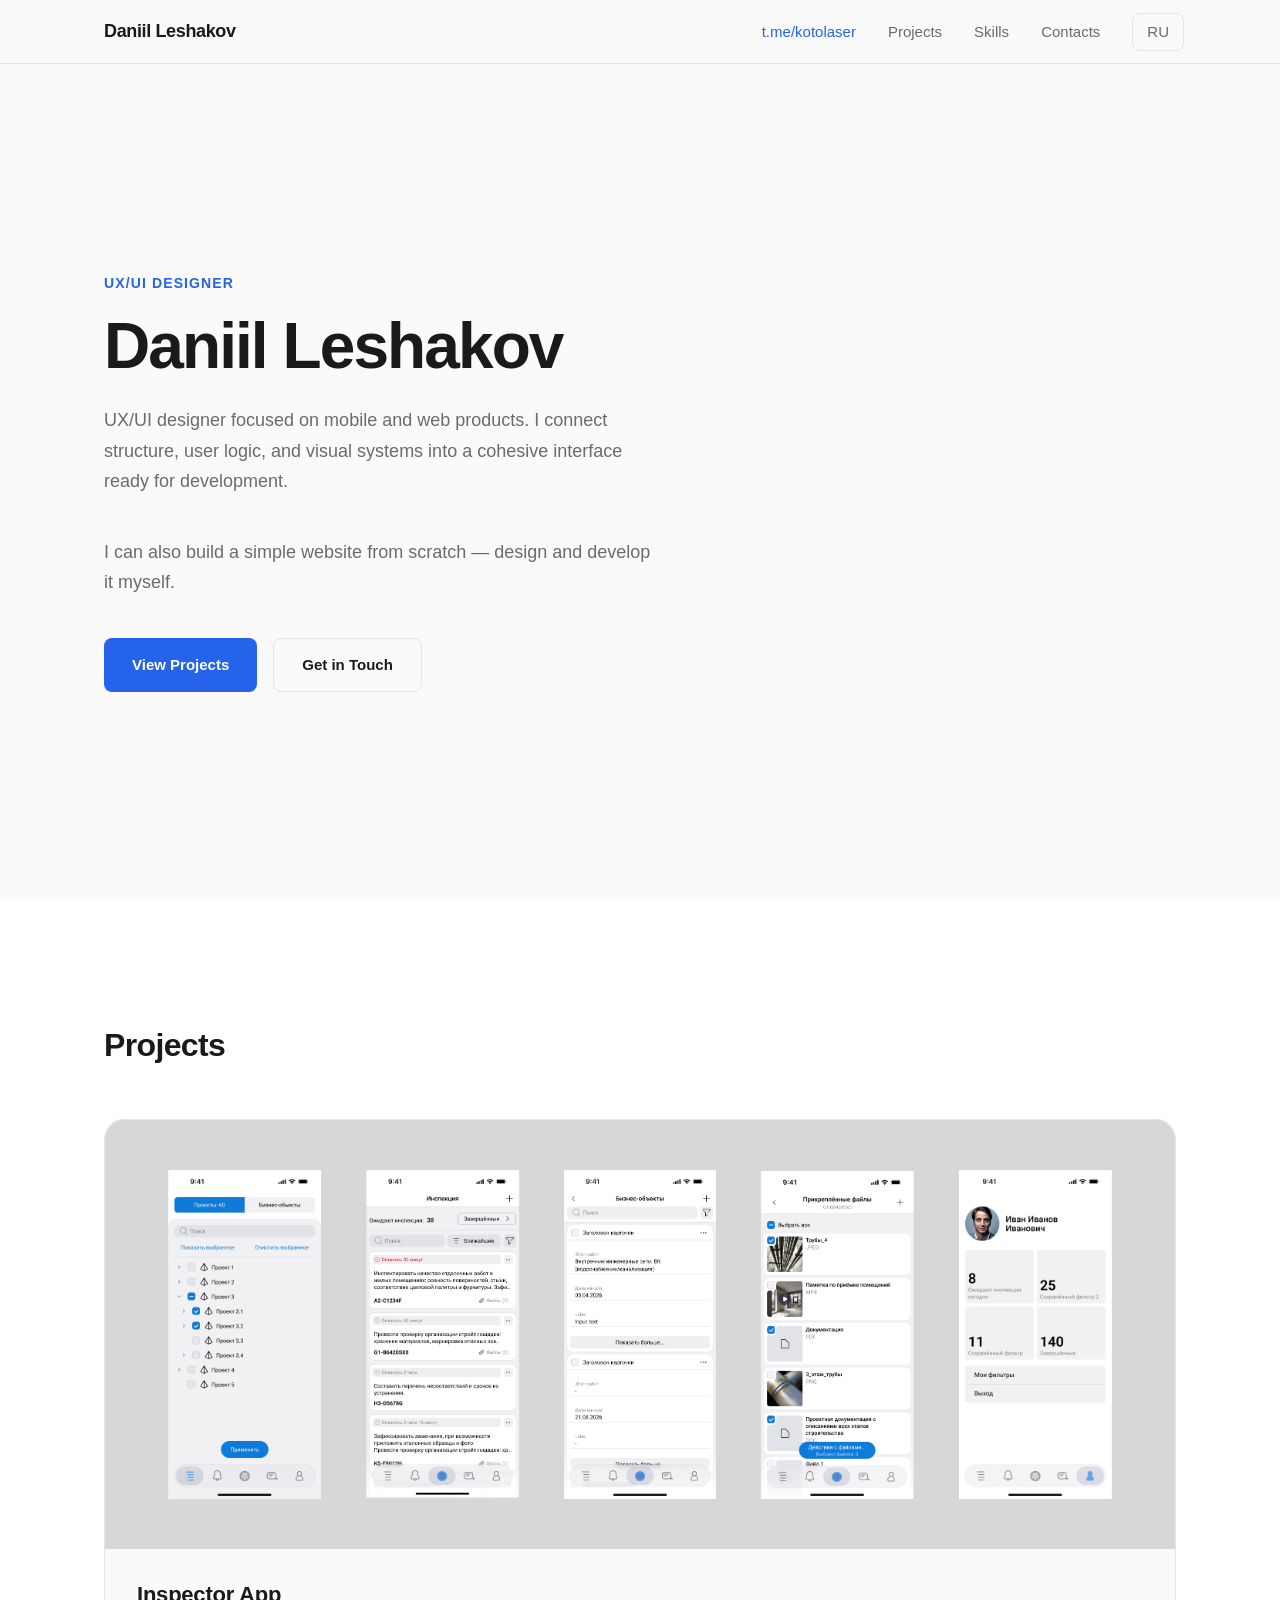
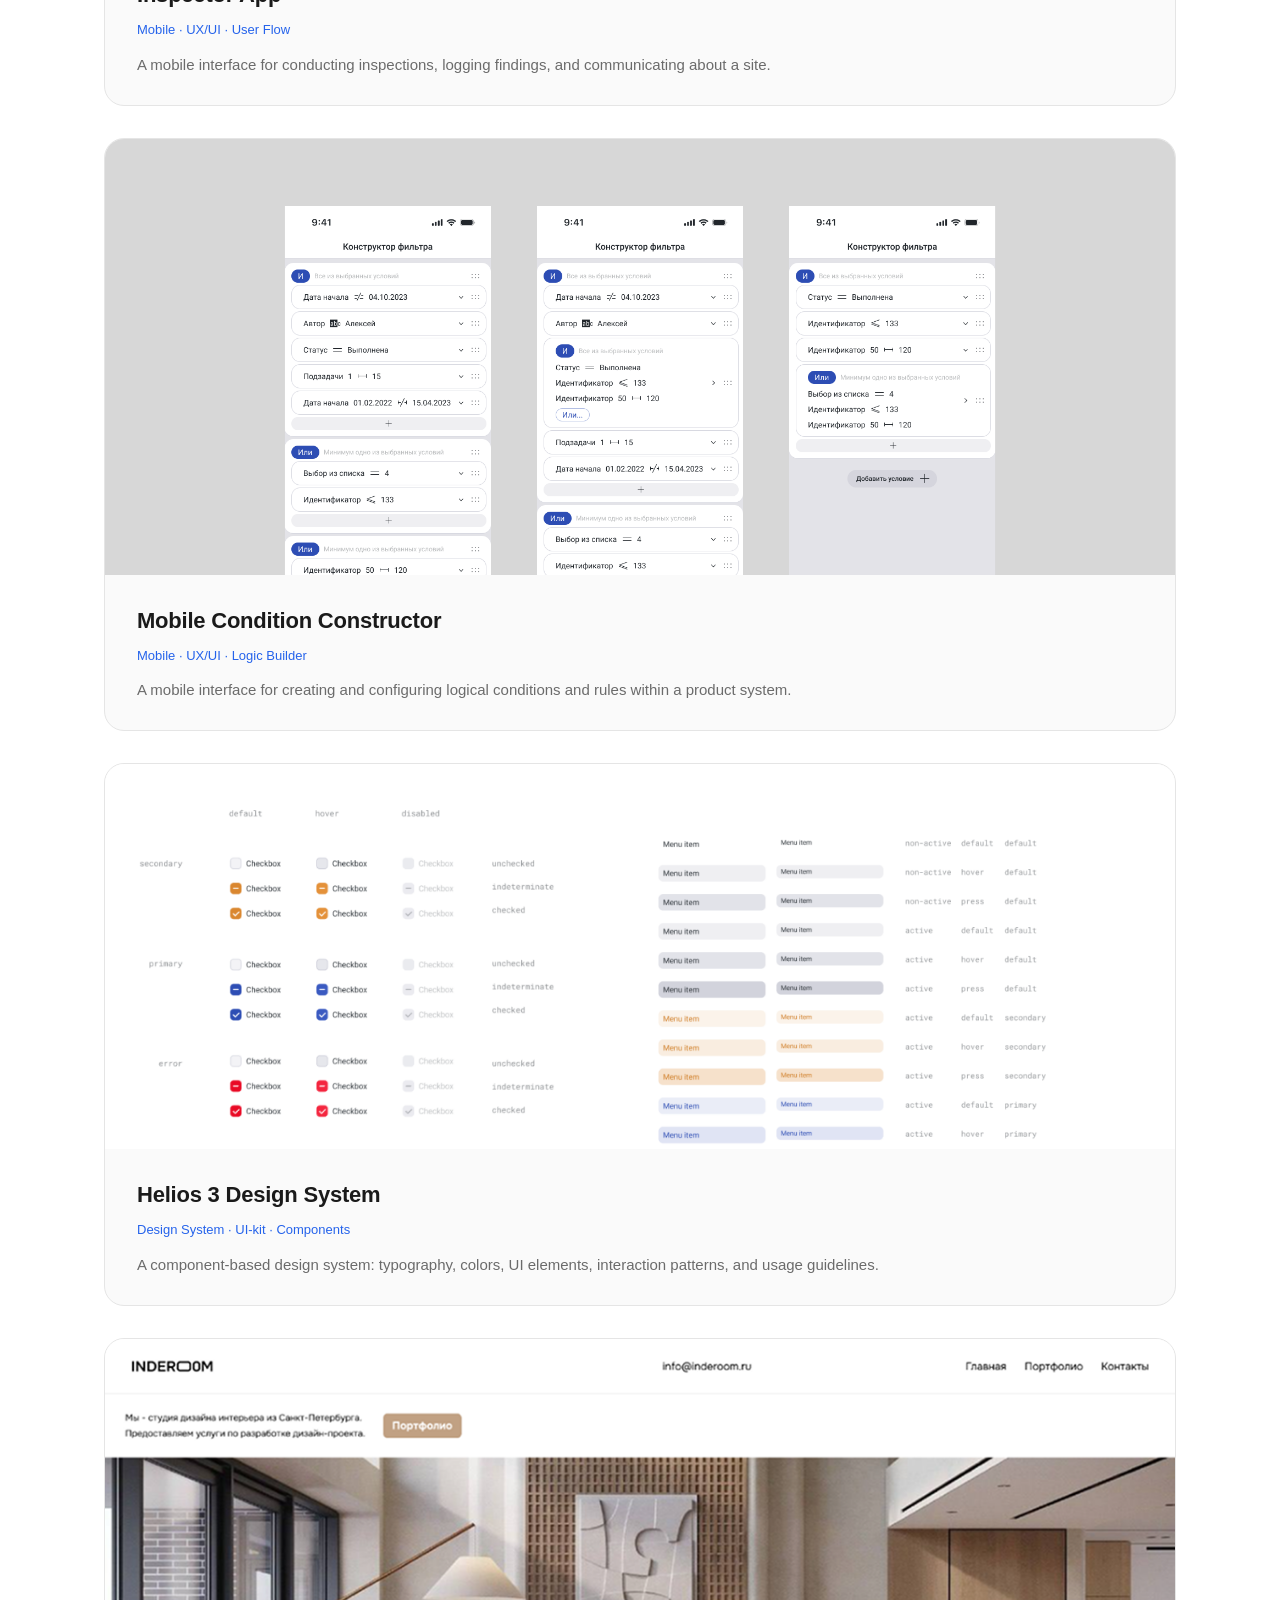
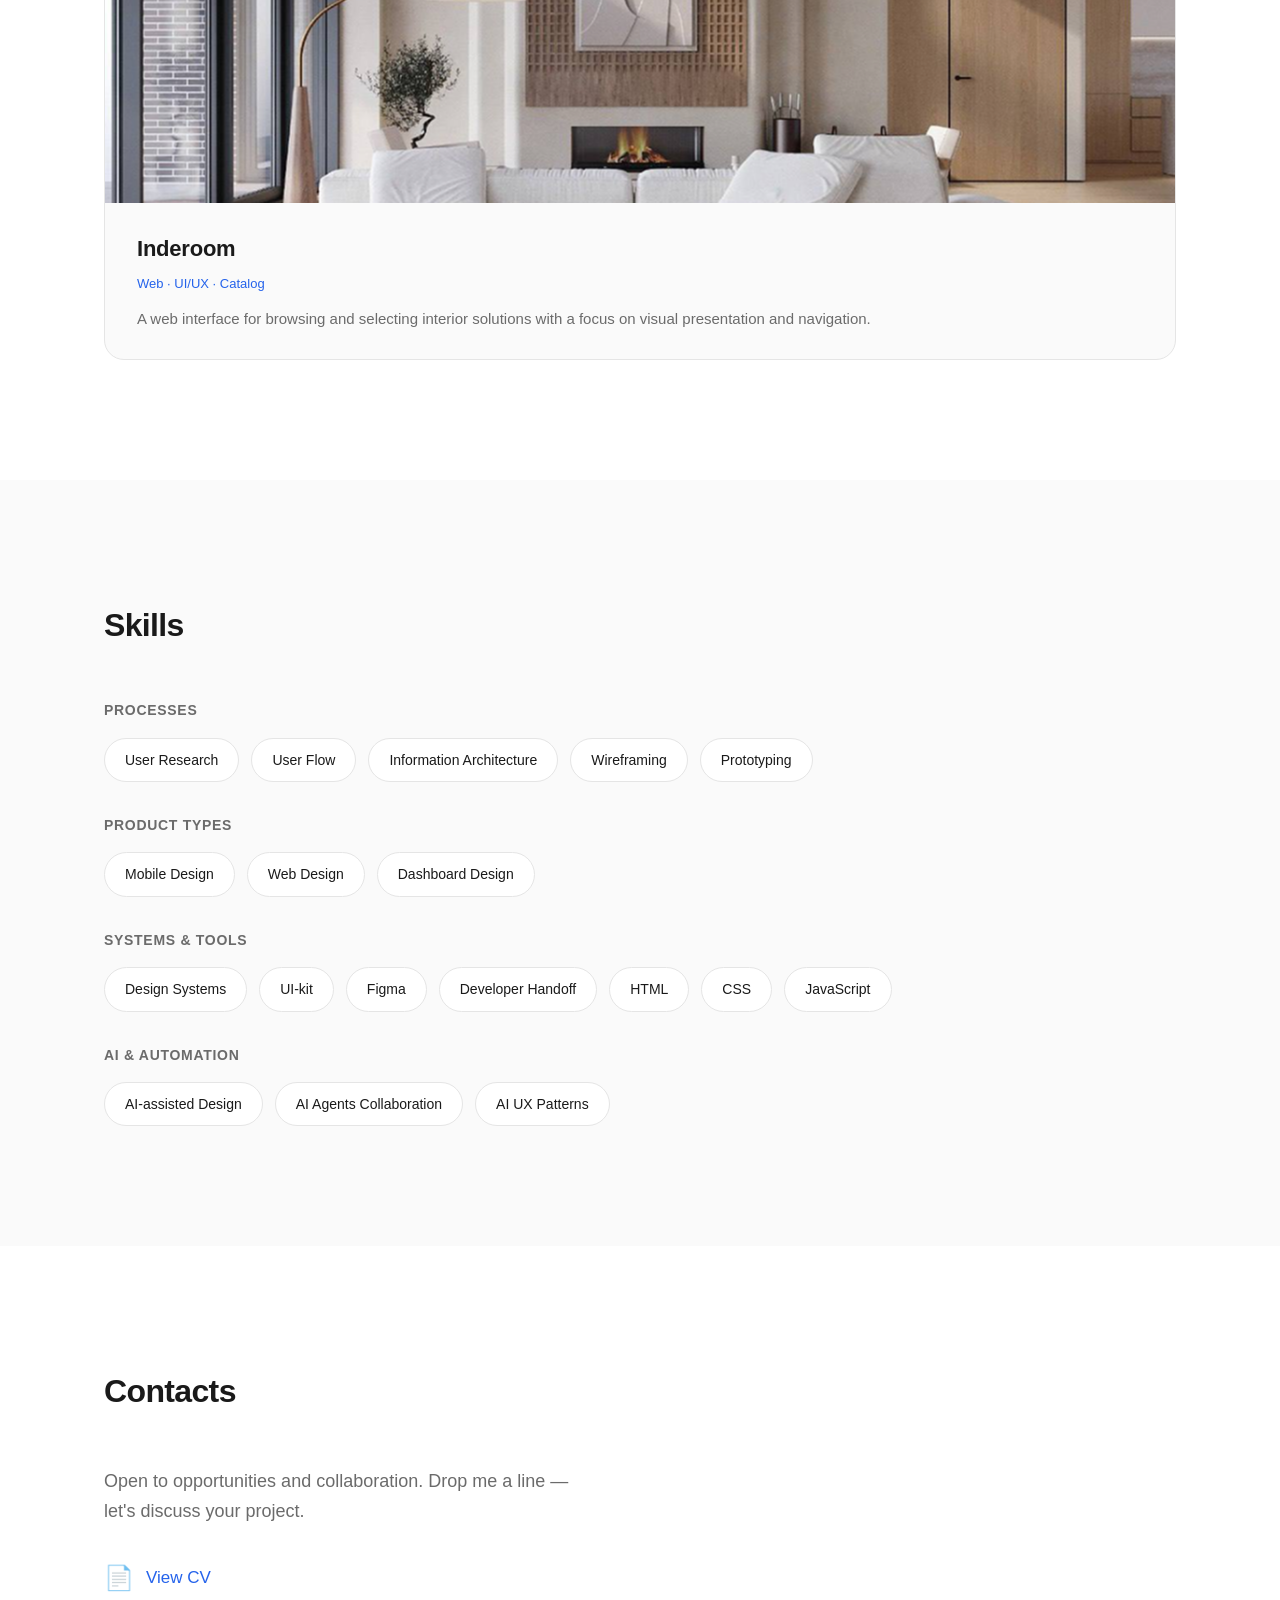
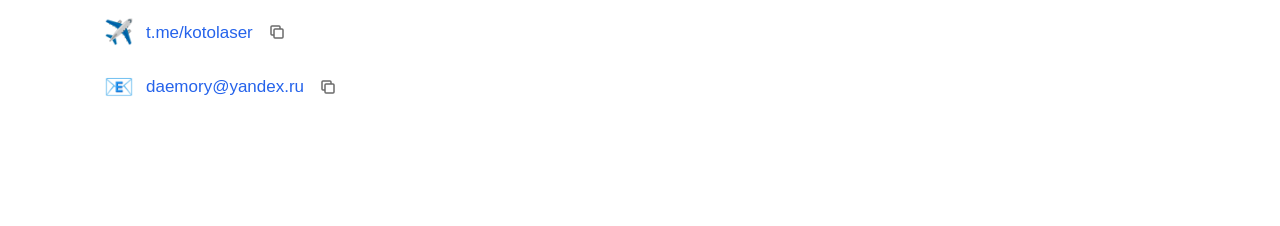
==== commit 4d513920: "feat: EN по умолчанию на корне, RU в /ru, деплой на Pages по белому списку" ====
--- a/en/index.html
+++ b/en/index.html
@@ -4,552 +4,12 @@
   <meta charset="UTF-8">
   <meta name="viewport" content="width=device-width, initial-scale=1.0">
   <title>Daniil Leshakov — UX/UI Designer</title>
-  <link rel="stylesheet" href="../styles.css">
+  <link rel="canonical" href="../">
+  <meta name="robots" content="noindex">
+  <meta http-equiv="refresh" content="0; url=../">
+  <script>location.replace('../');</script>
 </head>
 <body>
-
-  <!-- Navigation -->
-  <nav class="nav" id="nav">
-    <div class="nav__container">
-      <a href="#hero" class="nav__logo">Daniil Leshakov</a>
-      <ul class="nav__links" id="navLinks">
-        <li><a href="https://t.me/kotolaser" target="_blank" rel="noopener" class="nav__link--accent">t.me/kotolaser</a></li>
-        <li><a href="#projects">Projects</a></li>
-        <li><a href="#skills">Skills</a></li>
-        <li><a href="#contacts">Contacts</a></li>
-        <li><a href="/" class="nav__lang">RU</a></li>
-      </ul>
-      <button class="nav__burger" id="navBurger" aria-label="Menu">
-        <span></span>
-        <span></span>
-        <span></span>
-      </button>
-    </div>
-  </nav>
-
-  <!-- Hero -->
-  <section class="hero" id="hero">
-    <div class="hero__container">
-      <p class="hero__label fade-in">UX/UI Designer</p>
-      <h1 class="hero__title fade-in">Daniil Leshakov</h1>
-      <p class="hero__desc fade-in">
-        UX/UI designer focused on mobile and web products.
-        I connect structure, user logic, and visual systems
-        into a cohesive interface ready for development.
-      </p>
-      <p class="hero__desc fade-in">
-        I can also build a simple website from scratch — design and develop it myself.
-      </p>
-      <div class="hero__actions fade-in">
-        <a href="#projects" class="btn btn--primary">View Projects</a>
-        <a href="#contacts" class="btn btn--outline">Get in Touch</a>
-      </div>
-    </div>
-  </section>
-
-  <!-- Projects -->
-  <section class="projects" id="projects">
-    <div class="container">
-      <h2 class="section-title fade-in">Projects</h2>
-      <div class="projects__grid">
-
-        <!-- Project 1: Inspector App -->
-        <div class="project-card fade-in" data-project="inspector">
-          <div class="project-card__preview">
-            <img src="../img/case/inspector/Inspection cover.png" alt="Inspector App">
-          </div>
-          <div class="project-card__info">
-            <h3 class="project-card__title">Inspector App</h3>
-            <p class="project-card__tags">Mobile · UX/UI · User Flow</p>
-            <p class="project-card__desc">
-              A mobile interface for conducting inspections, logging findings,
-              and communicating about a site.
-            </p>
-          </div>
-          <div class="project-card__case" id="case-inspector">
-            <div class="case">
-              <div class="case__block">
-                <h3 class="case__heading">Project Overview</h3>
-                <p><strong>Inspector App</strong> — a mobile interface for conducting inspections, logging findings, and communicating about a site. The project focuses on a field scenario: the user needs to quickly open a task, review details, record an issue, attach photos, and continue the discussion within the app.</p>
-                <p>The app is built on top of an existing ERP system that originally worked only on desktop. My task is to take the product logic embedded in it and design a mobile app for a specific client use case.</p>
-                <img data-src="../img/case/inspector/Inspection more frames.png" alt="App overview">
-              </div>
-
-              <div class="case__block">
-                <h3 class="case__heading">Product Goal</h3>
-                <p>Create a clear and fast mobile tool for inspectors that helps them work with inspections on-site: review tasks, navigate to cards, record results, add visual materials, and track further communication on findings.</p>
-              </div>
-
-              <div class="case__block">
-                <h3 class="case__heading">Design Task</h3>
-                <p>Bring the inspection scenario to life in a mobile interface. Make work fast and information easy to read. Combine multiple processes in one app: task management, photo documentation, detail review, and communication.</p>
-              </div>
-
-              <div class="case__block">
-                <h3 class="case__heading">My Role</h3>
-                <ul>
-                  <li>Collected the logic of key user scenarios</li>
-                  <li>
-                    Adapted desktop ERP system logic for mobile:
-                    <ul>
-                      <li>Business objects — list view and task filtering</li>
-                      <li>Chats</li>
-                      <li>File viewing</li>
-                    </ul>
-                  </li>
-                  <li>Added the inspection scenario to adapted system sections</li>
-                  <li>Designed the photo documentation scenario</li>
-                  <li>Created mobile components</li>
-                  <li>Designed chat interactions</li>
-                  <li>Assembled the final mobile UI</li>
-                </ul>
-              </div>
-
-              <div class="case__block">
-                <h3 class="case__heading">Collaboration</h3>
-                <ul>
-                  <li><strong>Development:</strong> core team lead — verified the structure against the product logic the mobile version was based on.</li>
-                  <li><strong>Design:</strong> design lead — reviewed UX, visuals, and logic for scenario alignment; checked adaptation quality.</li>
-                  <li><strong>Design system:</strong> design system developer — coordination on mobile components.</li>
-                  <li><strong>Management:</strong> aligned results at each project stage.</li>
-                </ul>
-                <p>The profile and notification screens were designed by another designer after me — those screens are not included in this case.</p>
-              </div>
-
-              <div class="case__block">
-                <h3 class="case__heading">User Flow</h3>
-                <div class="flow-steps">
-                  <div class="flow-step">
-                    <div class="flow-step__number">1</div>
-                    <div class="flow-step__body">
-                      <h4 class="flow-step__title">Task List</h4>
-                      <p class="flow-step__desc">Browse active inspections and select one</p>
-                    </div>
-                  </div>
-                  <div class="flow-step">
-                    <div class="flow-step__number">2</div>
-                    <div class="flow-step__body">
-                      <h4 class="flow-step__title">Inspection Card</h4>
-                      <p class="flow-step__desc">Details, status, and related actions</p>
-                    </div>
-                  </div>
-                  <div class="flow-step">
-                    <div class="flow-step__number">3</div>
-                    <div class="flow-step__body">
-                      <h4 class="flow-step__title">Adding a Finding</h4>
-                      <p class="flow-step__desc">Record the result for an inspection item</p>
-                    </div>
-                  </div>
-                  <div class="flow-step">
-                    <div class="flow-step__number">4</div>
-                    <div class="flow-step__body">
-                      <h4 class="flow-step__title">Photo Documentation</h4>
-                      <div class="flow-step__branches">
-                        <span class="flow-step__branch">📷 Camera</span>
-                        <span class="flow-step__branch">🖼 Gallery</span>
-                      </div>
-                    </div>
-                  </div>
-                  <div class="flow-step">
-                    <div class="flow-step__number">5</div>
-                    <div class="flow-step__body">
-                      <h4 class="flow-step__title">Confirmation & Save</h4>
-                      <p class="flow-step__desc">Attachment is linked to the finding</p>
-                    </div>
-                  </div>
-                  <div class="flow-step flow-step--final">
-                    <div class="flow-step__number">6</div>
-                    <div class="flow-step__body">
-                      <h4 class="flow-step__title">Discussion in Comments</h4>
-                      <p class="flow-step__desc">Communication within the task context</p>
-                    </div>
-                  </div>
-                </div>
-              </div>
-
-              <div class="case__block">
-                <h3 class="case__heading">Information Architecture</h3>
-                <div class="case__grid-2">
-                  <div>
-                    <h4>Work Tasks</h4>
-                    <ul>
-                      <li>Task / finding list</li>
-                      <li>State switching</li>
-                      <li>Navigate to card</li>
-                    </ul>
-                  </div>
-                  <div>
-                    <h4>Inspection Card</h4>
-                    <ul>
-                      <li>Core information</li>
-                      <li>Description and status</li>
-                      <li>Related actions</li>
-                      <li>Comments</li>
-                    </ul>
-                  </div>
-                  <div>
-                    <h4>Attachment Handling</h4>
-                    <ul>
-                      <li>Camera launch</li>
-                      <li>Gallery selection</li>
-                      <li>File preview</li>
-                      <li>Upload confirmation</li>
-                    </ul>
-                  </div>
-                  <div>
-                    <h4>Communication</h4>
-                    <ul>
-                      <li>Chat list</li>
-                      <li>Conversation</li>
-                      <li>Task discussion</li>
-                    </ul>
-                  </div>
-                </div>
-              </div>
-
-              <div class="case__block">
-                <h3 class="case__heading">Key Scenarios</h3>
-                <div class="case__grid-2">
-                  <div>
-                    <h4>Working with a Task</h4>
-                    <p>The inspector opens the task list, selects an inspection, and navigates to a card with details, status, and related information.</p>
-                  </div>
-                  <div>
-                    <h4>Recording a Finding</h4>
-                    <p>From the card, the user adds a finding, enters inspection result information, and saves it within the task context.</p>
-                  </div>
-                  <div>
-                    <h4>Photo Documentation</h4>
-                    <p>The user attaches images via camera or gallery to visually record an issue at the time of inspection.</p>
-                  </div>
-                  <div>
-                    <h4>Communication</h4>
-                    <p>After recording a finding, the user continues the discussion within the interface using comments or chat.</p>
-                  </div>
-                </div>
-                <img data-src="../img/case/inspector/inspection key frames.png" alt="Key screens">
-              </div>
-
-              <div class="case__block">
-                <h3 class="case__heading">UX Decisions</h3>
-                <ul>
-                  <li><strong>Quick access to actions</strong> — core actions are available without long transitions or extra navigation levels</li>
-                  <li><strong>Clear screen structure</strong> — each screen serves a specific purpose: browsing, recording, attachments, or communication</li>
-                  <li><strong>Field-ready design</strong> — interface built for use on the go: readability, simple hierarchy, short actions</li>
-                  <li><strong>Task–discussion link</strong> — communication is embedded in the workflow, not separated from context</li>
-                  <li><strong>Photos as part of the process</strong> — adding images is not a secondary feature but a key element of recording results</li>
-                </ul>
-              </div>
-
-              <div class="case__block">
-                <h3 class="case__heading">Outcome</h3>
-                <p>A mobile interface that unifies multiple inspector workflows into a single scenario: browsing tasks, navigating to a card, recording findings, adding photos, and continuing communication about a site. The project demonstrates work not only with the visual layer but also with interaction logic, action sequencing, and mobile workflow organization.</p>
-                <img data-src="../img/case/inspector/inspection mobile full.png" alt="Final UI — Inspector App">
-              </div>
-
-              <button class="case__collapse-btn" type="button">Collapse</button>
-            </div>
-          </div>
-        </div>
-
-        <!-- Project 2: Mobile Constructor -->
-        <div class="project-card fade-in" data-project="constructor">
-          <div class="project-card__preview">
-            <img src="../img/case/constructor/filter cover.png" alt="Mobile Condition Constructor">
-          </div>
-          <div class="project-card__info">
-            <h3 class="project-card__title">Mobile Condition Constructor</h3>
-            <p class="project-card__tags">Mobile · UX/UI · Logic Builder</p>
-            <p class="project-card__desc">
-              A mobile interface for creating and configuring logical conditions
-              and rules within a product system.
-            </p>
-          </div>
-          <div class="project-card__case" id="case-constructor">
-            <div class="case">
-              <div class="case__block">
-                <h3 class="case__heading">About the Project</h3>
-                <p>A mobile interface project for constructing logical conditions. The user creates rules and conditions through a visual interface without writing code.</p>
-                <img data-src="../img/case/constructor/filter creation.png" alt="Creating a filter">
-              </div>
-              <div class="case__block">
-                <h3 class="case__heading">Task</h3>
-                <p>Design a clear mobile interface for building complex logical structures. Make the condition configuration process intuitive and accessible for users without a technical background.</p>
-              </div>
-              <div class="case__block">
-                <h3 class="case__heading">My Role</h3>
-                <ul>
-                  <li>Worked out the screen structure for the constructor</li>
-                  <li>Built the logic for adding and editing conditions</li>
-                  <li>Designed the visual language for blocks and connections</li>
-                  <li>Assembled the final UI</li>
-                </ul>
-              </div>
-              <div class="case__block">
-                <h3 class="case__heading">Solution</h3>
-                <p>The interface is built on the principle of visual blocks: each condition is a separate element that can be added, edited, or removed. Logical operators (AND, OR) connect blocks into a single structure. Navigation between nesting levels is implemented through screen transitions.</p>
-                <img data-src="../img/case/constructor/filter filled.png" alt="Filled filter">
-              </div>
-              <div class="case__block">
-                <h3 class="case__heading">Outcome</h3>
-                <p>The result is a mobile constructor where the user can sequentially create and edit logical conditions without an overloaded interface. The screen structure supports both simple and nested scenarios.</p>
-              </div>
-
-              <button class="case__collapse-btn" type="button">Collapse</button>
-            </div>
-          </div>
-        </div>
-
-        <!-- Project 3: Helios 3 Design System -->
-        <div class="project-card fade-in" data-project="helios">
-          <div class="project-card__preview">
-            <img src="../img/case/helios/helios cover.png" alt="Helios 3 Design System">
-          </div>
-          <div class="project-card__info">
-            <h3 class="project-card__title">Helios 3 Design System</h3>
-            <p class="project-card__tags">Design System · UI-kit · Components</p>
-            <p class="project-card__desc">
-              A component-based design system: typography, colors, UI elements,
-              interaction patterns, and usage guidelines.
-            </p>
-          </div>
-          <div class="project-card__case" id="case-helios">
-            <div class="case">
-              <div class="case__block">
-                <h3 class="case__heading">About the Project</h3>
-                <p>Helios 3 Design System — a set of components, rules, and patterns for ensuring visual consistency across multiple products and teams. The system covers typography, color palette, UI elements, and their states.</p>
-                <img data-src="../img/case/helios/helios components.png" alt="System overview">
-              </div>
-              <div class="case__block">
-                <h3 class="case__heading">Task</h3>
-                <p>Create a unified component system that ensures interface consistency across multiple products, speeds up new screen development, and simplifies handoff to developers.<br/>
-                Migrate the existing component library to Tailwind CSS.<br/>
-                The color system should support a large number of themes for different clients.</p>
-              </div>
-              <div class="case__block">
-                <h3 class="case__heading">My Role</h3>
-                <ul>
-                  <li>Defined the set of base components</li>
-                  <li>Improved the color palette architecture and typographic scale</li>
-                  <li>Ported the size token grid from Tailwind CSS</li>
-                  <li>Built a UI-kit with element states</li>
-                  <li>Documented component usage guidelines</li>
-                  <li>Supported component development</li>
-                </ul>
-              </div>
-              <div class="case__block">
-                <h3 class="case__heading">System Composition</h3>
-                <div class="case__grid-2">
-                  <div>
-                    <h4>Typography</h4>
-                    <p>Heading hierarchy, body text, auxiliary styles, sizes, and line heights.</p>
-                  </div>
-                  <div>
-                    <h4>Color Palette</h4>
-                    <p>Primary, accent, semantic, and neutral colors with support for a large number of themes for different clients.</p>
-                  </div>
-                  <div>
-                    <h4>Components</h4>
-                    <p>Buttons, input fields, cards, navigation, modals, toasts, checkboxes, radio buttons.</p>
-                  </div>
-                  <div>
-                    <h4>Patterns</h4>
-                    <p>Forms, lists, tables, dashboards — typical layouts and rules for building them.</p>
-                  </div>
-                </div>
-                <img data-src="../img/case/helios/helios typography.png" alt="Typography and tokens">
-                <img data-src="../img/case/helios/helios docs.png" alt="UI-kit and components">
-              </div>
-              <div class="case__block">
-                <h3 class="case__heading">Outcome</h3>
-                <p>A component system that ensures visual consistency across products. It speeds up new screen creation and simplifies communication between design and development. Using the Tailwind CSS size grid allowed developers to leverage Tailwind documentation to streamline their work.</p>
-              </div>
-
-              <button class="case__collapse-btn" type="button">Collapse</button>
-            </div>
-          </div>
-        </div>
-
-        <!-- Project 4: Inderoom -->
-        <div class="project-card fade-in" data-project="inderoom">
-          <div class="project-card__preview">
-            <img src="../img/case/inderoom/inderoom cover.png" alt="Inderoom">
-          </div>
-          <div class="project-card__info">
-            <h3 class="project-card__title">Inderoom</h3>
-            <p class="project-card__tags">Web · UI/UX · Catalog</p>
-            <p class="project-card__desc">
-              A web interface for browsing and selecting interior solutions
-              with a focus on visual presentation and navigation.
-            </p>
-          </div>
-          <div class="project-card__case" id="case-inderoom">
-            <div class="case">
-              <div class="case__block">
-                <h3 class="case__heading">About the Project</h3>
-                <p>A web project with visually rich content delivery. An interface for viewing and comparing interior solutions with a focus on visual presentation and convenient navigation.</p>
-                <img data-src="../img/case/inderoom/inderoom portfolio.png" alt="Homepage">
-              </div>
-              <div class="case__block">
-                <h3 class="case__heading">Task</h3>
-                <p>Organize content so that users can easily browse collections, switch between categories of private and public projects. Make the introduction to an interior design studio's work feel clean and uncluttered.</p>
-              </div>
-              <div class="case__block">
-                <h3 class="case__heading">My Role</h3>
-                <ul>
-                  <li>Designed the page structure</li>
-                  <li>Built the catalog and card logic</li>
-                  <li>Adapted the UI for tablet and mobile</li>
-                </ul>
-              </div>
-              <div class="case__block">
-                <h3 class="case__heading">Solution</h3>
-                <p>Focus on visual content delivery, card structure, readable page composition, and convenient navigation between sections. The interface is neutral enough to keep attention on the content, yet cohesive and modern in its visual language.</p>
-                <img data-src="../img/case/inderoom/inderoom case.png" alt="Project page">
-              </div>
-              <div class="case__block">
-                <h3 class="case__heading">Outcome</h3>
-                <p>An interface where visual content is presented neatly and systematically, and the scenario for browsing works and categories feels clear and consistent.</p>
-                <img data-src="../img/case/inderoom/inderoom all screens.png" alt="All screens">
-              </div>
-
-              <button class="case__collapse-btn" type="button">Collapse</button>
-            </div>
-          </div>
-        </div>
-
-      </div>
-    </div>
-  </section>
-
-  <!-- Skills -->
-  <section class="skills" id="skills">
-    <div class="container">
-      <h2 class="section-title fade-in">Skills</h2>
-
-      <div class="skills__category fade-in">
-        <h3 class="skills__category-title">Processes</h3>
-        <div class="skills__tags">
-          <span class="skill-tag">User Research</span>
-          <span class="skill-tag">User Flow</span>
-          <span class="skill-tag">Information Architecture</span>
-          <span class="skill-tag">Wireframing</span>
-          <span class="skill-tag">Prototyping</span>
-        </div>
-      </div>
-
-      <div class="skills__category fade-in">
-        <h3 class="skills__category-title">Product Types</h3>
-        <div class="skills__tags">
-          <span class="skill-tag">Mobile Design</span>
-          <span class="skill-tag">Web Design</span>
-          <span class="skill-tag">Dashboard Design</span>
-        </div>
-      </div>
-
-      <div class="skills__category fade-in">
-        <h3 class="skills__category-title">Systems & Tools</h3>
-        <div class="skills__tags">
-          <span class="skill-tag">Design Systems</span>
-          <span class="skill-tag">UI-kit</span>
-          <span class="skill-tag">Figma</span>
-          <span class="skill-tag">Developer Handoff</span>
-          <span class="skill-tag">HTML</span>
-          <span class="skill-tag">CSS</span>
-          <span class="skill-tag">JavaScript</span>
-        </div>
-      </div>
-
-      <div class="skills__category fade-in">
-        <h3 class="skills__category-title">AI & Automation</h3>
-        <div class="skills__tags">
-          <span class="skill-tag">AI-assisted Design</span>
-          <span class="skill-tag">AI Agents Collaboration</span>
-          <span class="skill-tag">AI UX Patterns</span>
-        </div>
-      </div>
-    </div>
-  </section>
-
-  <!-- Contacts -->
-  <section class="contacts" id="contacts">
-    <div class="container">
-      <h2 class="section-title fade-in">Contacts</h2>
-      <div class="contacts__content fade-in">
-        <p class="contacts__text">
-          Open to opportunities and collaboration.
-          Drop me a line — let's discuss your project.
-        </p>
-        <div class="contacts__links">
-          <div class="contact-row">
-            <a href="../cv/en/" target="_blank" class="contact-link">
-              <span class="contact-link__icon">📄</span>
-              <span>View CV</span>
-            </a>
-          </div>
-          <div class="contact-row">
-            <a href="https://t.me/kotolaser" target="_blank" rel="noopener" class="contact-link">
-              <span class="contact-link__icon">✈️</span>
-              <span>t.me/kotolaser</span>
-            </a>
-            <button class="copy-btn" data-copy="t.me/kotolaser" aria-label="Copy Telegram">
-              <svg class="copy-icon" width="16" height="16" viewBox="0 0 16 16" fill="none" xmlns="http://www.w3.org/2000/svg">
-                <rect x="5" y="5" width="9" height="9" rx="1" stroke="currentColor" stroke-width="1.5"/>
-                <path d="M11 5V3C11 2.44772 10.5523 2 10 2H3C2.44772 2 2 2.44772 2 3V10C2 10.5523 2.44772 11 3 11H5" stroke="currentColor" stroke-width="1.5"/>
-              </svg>
-              <svg class="check-icon" width="16" height="16" viewBox="0 0 16 16" fill="none" xmlns="http://www.w3.org/2000/svg" style="display:none">
-                <path d="M3 8L6.5 11.5L13 4.5" stroke="currentColor" stroke-width="1.5" stroke-linecap="round" stroke-linejoin="round"/>
-              </svg>
-            </button>
-          </div>
-          <div class="contact-row">
-            <a href="mailto:daemory@yandex.ru" class="contact-link">
-              <span class="contact-link__icon">📧</span>
-              <span>daemory@yandex.ru</span>
-            </a>
-            <button class="copy-btn" data-copy="daemory@yandex.ru" aria-label="Copy email">
-              <svg class="copy-icon" width="16" height="16" viewBox="0 0 16 16" fill="none" xmlns="http://www.w3.org/2000/svg">
-                <rect x="5" y="5" width="9" height="9" rx="1" stroke="currentColor" stroke-width="1.5"/>
-                <path d="M11 5V3C11 2.44772 10.5523 2 10 2H3C2.44772 2 2 2.44772 2 3V10C2 10.5523 2.44772 11 3 11H5" stroke="currentColor" stroke-width="1.5"/>
-              </svg>
-              <svg class="check-icon" width="16" height="16" viewBox="0 0 16 16" fill="none" xmlns="http://www.w3.org/2000/svg" style="display:none">
-                <path d="M3 8L6.5 11.5L13 4.5" stroke="currentColor" stroke-width="1.5" stroke-linecap="round" stroke-linejoin="round"/>
-              </svg>
-            </button>
-          </div>
-          <!--
-          <div class="contact-row">
-            <a href="tel:+79516694210" class="contact-link">
-              <span class="contact-link__icon">📞</span>
-              <span>+7 951 669-42-10</span>
-            </a>
-            <button class="copy-btn" data-copy="+79516694210" aria-label="Copy phone">
-              <svg class="copy-icon" width="16" height="16" viewBox="0 0 16 16" fill="none" xmlns="http://www.w3.org/2000/svg">
-                <rect x="5" y="5" width="9" height="9" rx="1" stroke="currentColor" stroke-width="1.5"/>
-                <path d="M11 5V3C11 2.44772 10.5523 2 10 2H3C2.44772 2 2 2.44772 2 3V10C2 10.5523 2.44772 11 3 11H5" stroke="currentColor" stroke-width="1.5"/>
-              </svg>
-              <svg class="check-icon" width="16" height="16" viewBox="0 0 16 16" fill="none" xmlns="http://www.w3.org/2000/svg" style="display:none">
-                <path d="M3 8L6.5 11.5L13 4.5" stroke="currentColor" stroke-width="1.5" stroke-linecap="round" stroke-linejoin="round"/>
-              </svg>
-            </button>
-          </div>
-          -->
-        </div>
-      </div>
-    </div>
-  </section>
-
-  <!-- Lightbox -->
-  <div class="lightbox" id="lightbox">
-    <button class="lightbox__close" id="lightboxClose" type="button" aria-label="Close">
-      <svg width="24" height="24" viewBox="0 0 24 24" fill="none" stroke="currentColor" stroke-width="2.5" stroke-linecap="round">
-        <line x1="18" y1="6" x2="6" y2="18"/>
-        <line x1="6" y1="6" x2="18" y2="18"/>
-      </svg>
-    </button>
-    <img class="lightbox__image" id="lightboxImage" src="" alt="">
-  </div>
-
-  <script src="../script.js"></script>
+  <a href="../">Daniil Leshakov — UX/UI Designer</a>
 </body>
 </html>
